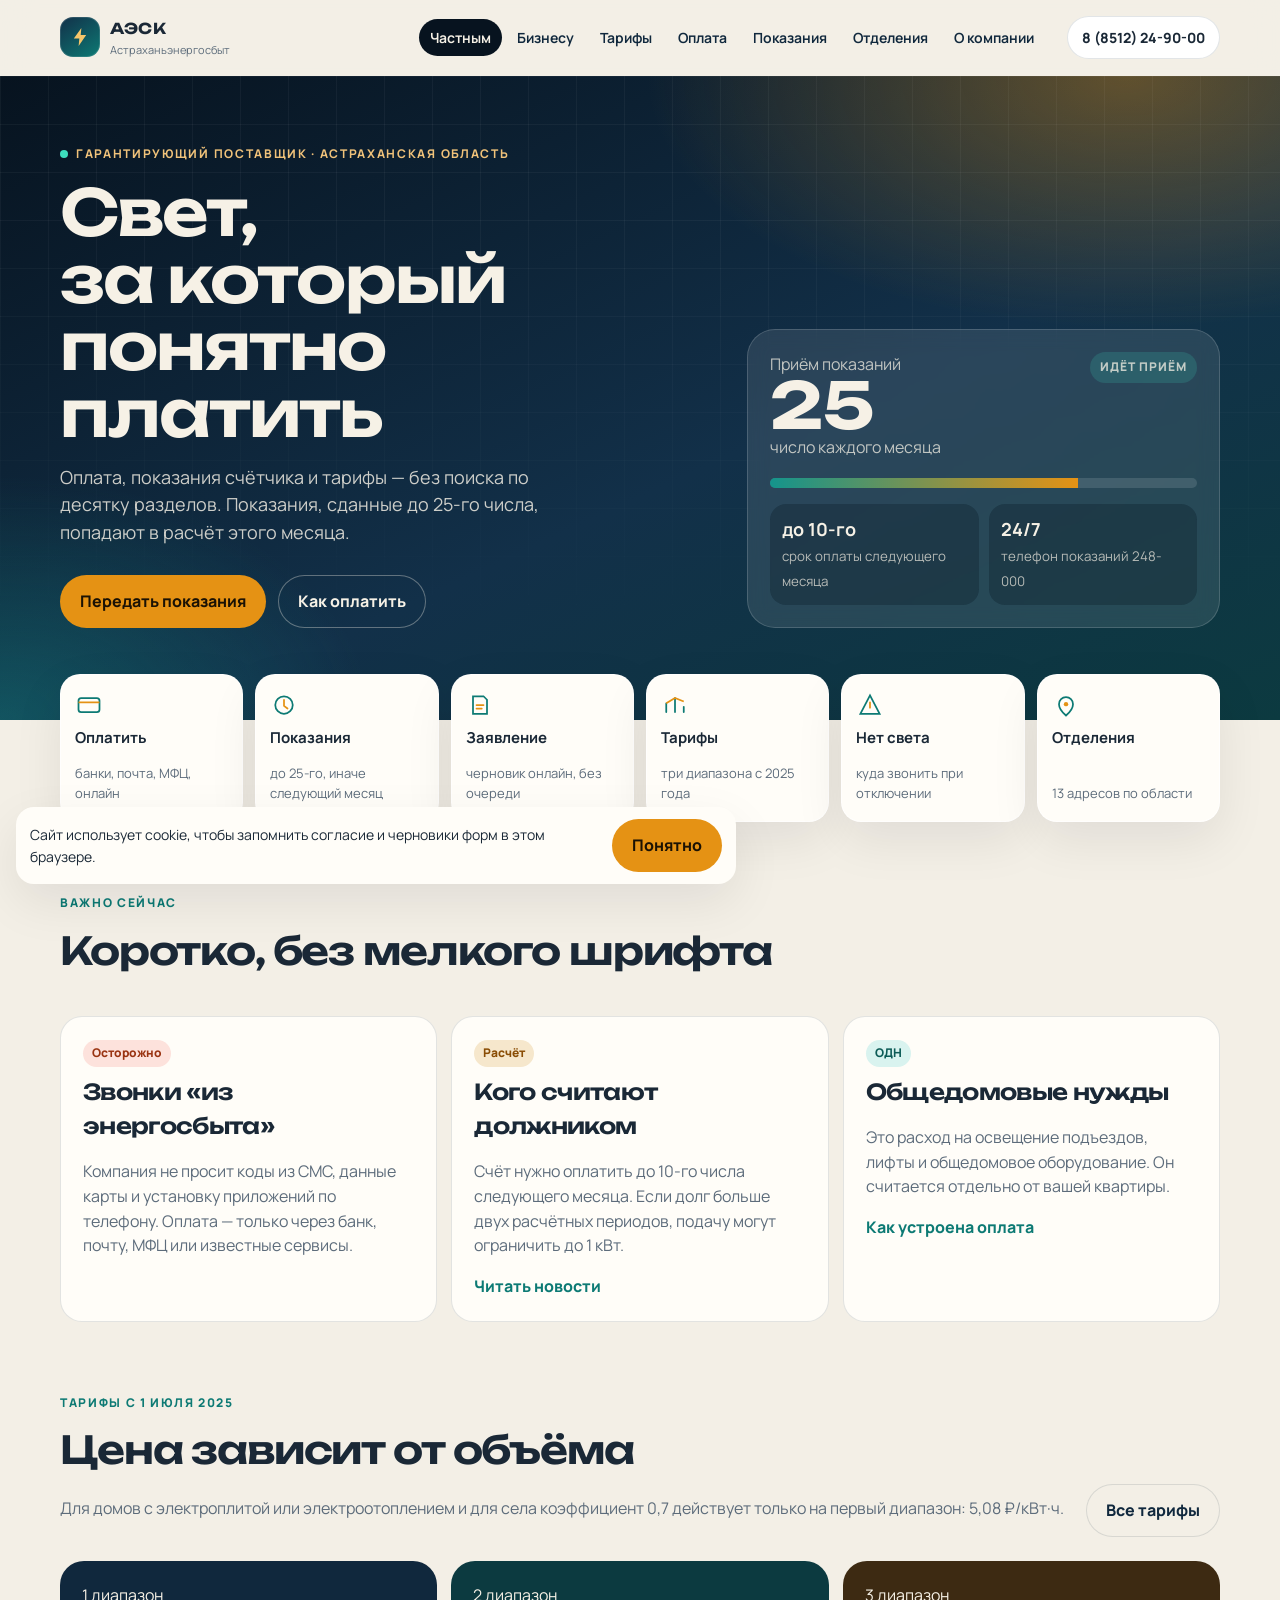
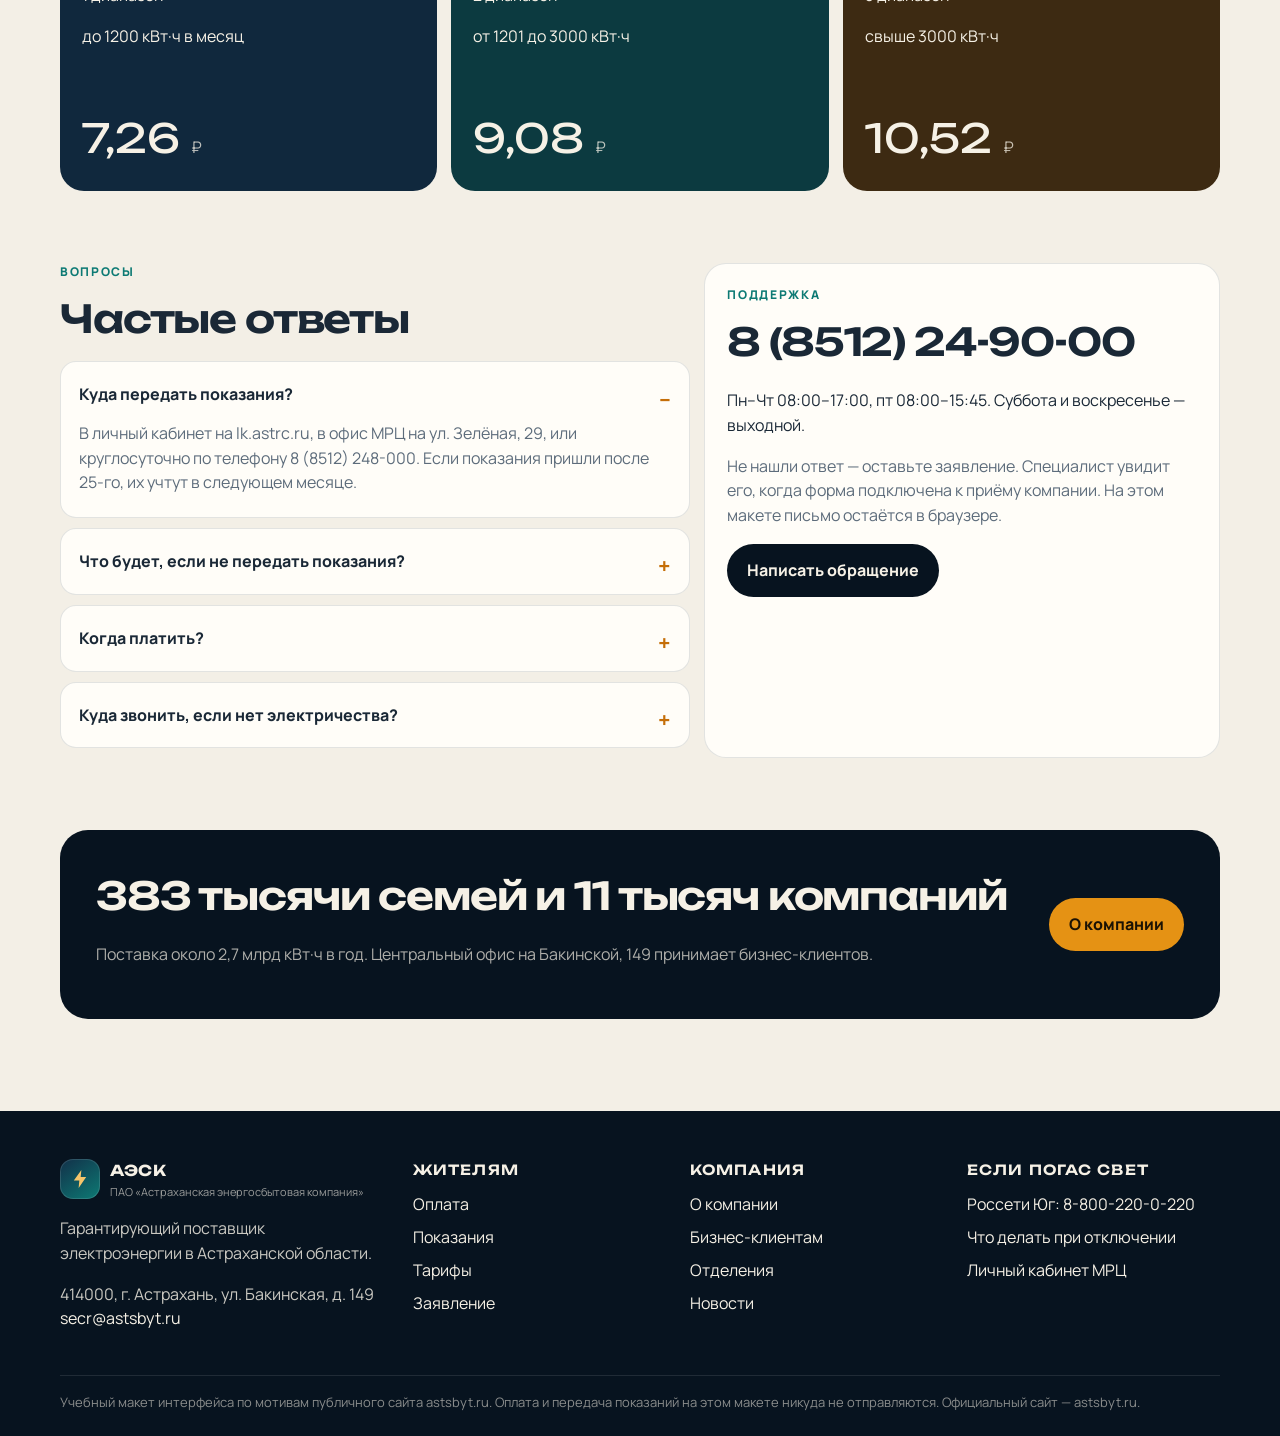
==== index.html @ f68e724e "Add a clearer redesign of the AESK public site. Keep the same resident and business flows in a simpl" ====
<!DOCTYPE html>
<html lang="ru">
<head>
  <meta charset="UTF-8">
  <meta name="viewport" content="width=device-width, initial-scale=1">
  <title>АЭСК — Астраханская энергосбытовая компания</title>
  <meta name="description" content="Оплата электроэнергии, передача показаний и тарифы гарантирующего поставщика Астраханской области.">
  <link rel="preconnect" href="https://fonts.googleapis.com">
  <link rel="preconnect" href="https://fonts.gstatic.com" crossorigin>
  <link href="https://fonts.googleapis.com/css2?family=Manrope:wght@400;500;600;700;800&family=Unbounded:wght@500;600;700&display=swap" rel="stylesheet">
  <link rel="stylesheet" href="css/style.css">
</head>
<body data-page="home">
  <header id="site-header"></header>
  <section class="hero">
    <div class="wrap hero-grid">
      <div>
        <div class="eyebrow"><i></i> Гарантирующий поставщик · Астраханская область</div>
        <h1>Свет, за&nbsp;который<br>понятно платить</h1>
        <p class="lead">Оплата, показания счётчика и тарифы — без поиска по десятку разделов. Показания, сданные до 25-го числа, попадают в расчёт этого месяца.</p>
        <div class="btn-row">
          <a class="btn" href="readings.html">Передать показания</a>
          <a class="btn ghost" href="payment.html">Как оплатить</a>
        </div>
      </div>
      <aside class="deadline">
        <div class="deadline-top">
          <div>
            <span>Приём показаний</span>
            <b>25</b>
            <span>число каждого месяца</span>
          </div>
          <span class="pill">идёт приём</span>
        </div>
        <div class="meter" aria-hidden="true"><i></i></div>
        <div class="deadline-meta">
          <div><strong>до 10-го</strong><small>срок оплаты следующего месяца</small></div>
          <div><strong>24/7</strong><small>телефон показаний 248-000</small></div>
        </div>
      </aside>
    </div>
  </section>

  <div class="wrap">
    <nav class="actions" aria-label="Быстрые действия">
      <a class="action" href="payment.html"><svg viewBox="0 0 32 32" fill="none"><rect x="4" y="8" width="24" height="16" rx="3" stroke="#0d7a74" stroke-width="2"/><path d="M4 13h24" stroke="#e59214" stroke-width="2"/></svg><strong>Оплатить</strong><em>банки, почта, МФЦ, онлайн</em></a>
      <a class="action" href="readings.html"><svg viewBox="0 0 32 32" fill="none"><circle cx="16" cy="16" r="10" stroke="#0d7a74" stroke-width="2"/><path d="M16 10v7l4 3" stroke="#e59214" stroke-width="2" stroke-linecap="round"/></svg><strong>Показания</strong><em>до 25-го, иначе следующий месяц</em></a>
      <a class="action" href="apply.html"><svg viewBox="0 0 32 32" fill="none"><path d="M8 6h12l4 4v16H8V6Z" stroke="#0d7a74" stroke-width="2"/><path d="M12 16h8M12 20h6" stroke="#e59214" stroke-width="2" stroke-linecap="round"/></svg><strong>Заявление</strong><em>черновик онлайн, без очереди</em></a>
      <a class="action" href="tariffs.html"><svg viewBox="0 0 32 32" fill="none"><path d="M6 24V14M16 24V8M26 24v-6" stroke="#0d7a74" stroke-width="2" stroke-linecap="round"/><path d="M6 14l10-6 10 4" stroke="#e59214" stroke-width="2"/></svg><strong>Тарифы</strong><em>три диапазона с 2025 года</em></a>
      <a class="action" href="news.html#outage"><svg viewBox="0 0 32 32" fill="none"><path d="M16 5 5 26h22L16 5Z" stroke="#0d7a74" stroke-width="2"/><path d="M16 13v6" stroke="#e59214" stroke-width="2" stroke-linecap="round"/></svg><strong>Нет света</strong><em>куда звонить при отключении</em></a>
      <a class="action" href="offices.html"><svg viewBox="0 0 32 32" fill="none"><path d="M16 28s8-7 8-13a8 8 0 1 0-16 0c0 6 8 13 8 13Z" stroke="#0d7a74" stroke-width="2"/><circle cx="16" cy="15" r="2.5" fill="#e59214"/></svg><strong>Отделения</strong><em>13 адресов по области</em></a>
    </nav>
  </div>

  <section class="section">
    <div class="wrap">
      <div class="section-head">
        <div>
          <div class="kicker">Важно сейчас</div>
          <h2>Коротко, без мелкого шрифта</h2>
        </div>
      </div>
      <div class="cards-3">
        <article class="card">
          <span class="tag alert">Осторожно</span>
          <h3>Звонки «из энергосбыта»</h3>
          <p class="muted">Компания не просит коды из СМС, данные карты и установку приложений по телефону. Оплата — только через банк, почту, МФЦ или известные сервисы.</p>
        </article>
        <article class="card">
          <span class="tag">Расчёт</span>
          <h3>Кого считают должником</h3>
          <p class="muted">Счёт нужно оплатить до 10-го числа следующего месяца. Если долг больше двух расчётных периодов, подачу могут ограничить до 1 кВт.</p>
          <a class="more" href="news.html">Читать новости</a>
        </article>
        <article class="card">
          <span class="tag ok">ОДН</span>
          <h3>Общедомовые нужды</h3>
          <p class="muted">Это расход на освещение подъездов, лифты и общедомовое оборудование. Он считается отдельно от вашей квартиры.</p>
          <a class="more" href="payment.html#faq">Как устроена оплата</a>
        </article>
      </div>
    </div>
  </section>

  <section class="section" style="padding-top:0">
    <div class="wrap">
      <div class="section-head">
        <div>
          <div class="kicker">Тарифы с 1 июля 2025</div>
          <h2>Цена зависит от объёма</h2>
          <p class="muted">Для домов с электроплитой или электроотоплением и для села коэффициент 0,7 действует только на первый диапазон: 5,08 ₽/кВт·ч.</p>
        </div>
        <a class="btn line" href="tariffs.html">Все тарифы</a>
      </div>
      <div class="ranges">
        <article class="range"><span>1 диапазон</span><p>до 1200 кВт·ч в месяц</p><div class="price">7,26 <small>₽</small></div></article>
        <article class="range"><span>2 диапазон</span><p>от 1201 до 3000 кВт·ч</p><div class="price">9,08 <small>₽</small></div></article>
        <article class="range"><span>3 диапазон</span><p>свыше 3000 кВт·ч</p><div class="price">10,52 <small>₽</small></div></article>
      </div>
    </div>
  </section>

  <section class="section" style="padding-top:0">
    <div class="wrap cards-2">
      <div>
        <div class="kicker">Вопросы</div>
        <h2>Частые ответы</h2>
        <div class="faq">
          <details open>
            <summary>Куда передать показания?</summary>
            <p>В личный кабинет на lk.astrc.ru, в офис МРЦ на ул. Зелёная, 29, или круглосуточно по телефону 8 (8512) 248-000. Если показания пришли после 25-го, их учтут в следующем месяце.</p>
          </details>
          <details>
            <summary>Что будет, если не передать показания?</summary>
            <p>Начисление посчитают по среднему расходу за последние шесть месяцев.</p>
          </details>
          <details>
            <summary>Когда платить?</summary>
            <p>До 10-го числа месяца, следующего за расчётным. Счёт за май оплачивают до 10 июня.</p>
          </details>
          <details>
            <summary>Куда звонить, если нет электричества?</summary>
            <p>В аварийную службу сетевой организации — филиал «Россети Юг» — «Астраханьэнерго», 8-800-220-0-220. Энергосбыт выставляет счёт, сети отвечают за провода.</p>
          </details>
        </div>
      </div>
      <aside class="card">
        <div class="kicker">Поддержка</div>
        <h2>8 (8512) 24-90-00</h2>
        <p>Пн–Чт 08:00–17:00, пт 08:00–15:45. Суббота и воскресенье — выходной.</p>
        <p class="muted">Не нашли ответ — оставьте заявление. Специалист увидит его, когда форма подключена к приёму компании. На этом макете письмо остаётся в браузере.</p>
        <a class="btn dark" href="apply.html">Написать обращение</a>
      </aside>
    </div>
  </section>

  <section class="section" style="padding-top:0">
    <div class="wrap">
      <div class="band">
        <div>
          <h2>383 тысячи семей и 11 тысяч компаний</h2>
          <p class="muted" style="color:rgba(246,241,230,.7)">Поставка около 2,7 млрд кВт·ч в год. Центральный офис на Бакинской, 149 принимает бизнес-клиентов.</p>
        </div>
        <a class="btn" href="about.html">О компании</a>
      </div>
    </div>
  </section>
  <footer id="site-footer"></footer>
  <script src="js/main.js"></script>
</body>
</html>
---- css/style.css ----
:root {
  --ink: #07131f;
  --navy: #10283d;
  --deep: #0c3a40;
  --paper: #f3efe6;
  --paper-2: #e7e1d4;
  --card: #fffdf8;
  --amber: #e59214;
  --amber-2: #c56e08;
  --teal: #0d7a74;
  --teal-2: #14948c;
  --text: #1a2836;
  --muted: #5d6c7b;
  --line: rgba(16, 40, 61, 0.12);
  --shadow: 0 18px 50px rgba(7, 19, 31, 0.08);
  --radius: 22px;
  --header: 76px;
  --font: "Manrope", "Segoe UI", sans-serif;
  --display: "Unbounded", "Manrope", sans-serif;
}

* { box-sizing: border-box; }
html { scroll-behavior: smooth; }
body {
  margin: 0;
  font-family: var(--font);
  color: var(--text);
  background: var(--paper);
  line-height: 1.55;
}
img { max-width: 100%; display: block; }
a { color: inherit; }
button, input, select, textarea { font: inherit; color: inherit; }
button { cursor: pointer; }

.wrap {
  width: min(1160px, calc(100% - 40px));
  margin: 0 auto;
}

.site-header {
  position: sticky;
  top: 0;
  z-index: 40;
  height: var(--header);
  display: flex;
  align-items: center;
  background: rgba(243, 239, 230, 0.86);
  backdrop-filter: blur(16px);
  border-bottom: 1px solid transparent;
}
.site-header.scrolled { border-bottom-color: var(--line); }
.header-inner {
  display: flex;
  align-items: center;
  gap: 22px;
  width: min(1160px, calc(100% - 40px));
  margin: 0 auto;
}
.logo {
  display: flex;
  align-items: center;
  gap: 10px;
  text-decoration: none;
  flex: 0 0 auto;
}
.logo-mark {
  width: 40px;
  height: 40px;
  border-radius: 13px;
  background: linear-gradient(145deg, #123049, #0d7a74);
  display: grid;
  place-items: center;
  box-shadow: inset 0 0 0 1px rgba(255,255,255,.12);
}
.logo-mark svg { width: 22px; height: 22px; }
.logo strong {
  display: block;
  font-family: var(--display);
  font-size: 15px;
  letter-spacing: 0.04em;
}
.logo small {
  display: block;
  color: var(--muted);
  font-size: 11px;
  margin-top: 1px;
}
.nav {
  display: flex;
  gap: 4px;
  margin-left: auto;
}
.nav a {
  text-decoration: none;
  font-size: 14px;
  font-weight: 650;
  padding: 8px 11px;
  border-radius: 999px;
  color: var(--navy);
}
.nav a:hover { background: rgba(16, 40, 61, 0.06); }
.nav a[aria-current="page"] {
  background: var(--ink);
  color: #f6f1e6;
}
.header-phone {
  text-decoration: none;
  font-weight: 750;
  font-size: 14px;
  white-space: nowrap;
  padding: 10px 14px;
  border-radius: 999px;
  background: #fff;
  border: 1px solid var(--line);
}
.menu-btn {
  display: none;
  margin-left: auto;
  width: 44px;
  height: 44px;
  border-radius: 12px;
  border: 1px solid var(--line);
  background: #fff;
}
.menu-btn span {
  display: block;
  height: 2px;
  margin: 5px 11px;
  background: var(--ink);
}

.hero {
  position: relative;
  color: #f6f1e6;
  background:
    radial-gradient(800px 420px at 88% 0%, rgba(229, 146, 20, 0.38), transparent 60%),
    radial-gradient(640px 420px at 0% 100%, rgba(20, 148, 140, 0.38), transparent 58%),
    linear-gradient(155deg, #07131f 0%, #123049 58%, #0c3a40 100%);
  overflow: hidden;
}
.hero::before {
  content: "";
  position: absolute;
  inset: 0;
  background-image: linear-gradient(rgba(255,255,255,.045) 1px, transparent 1px),
    linear-gradient(90deg, rgba(255,255,255,.045) 1px, transparent 1px);
  background-size: 48px 48px;
  mask-image: linear-gradient(180deg, #000 20%, transparent 90%);
}
.hero-grid {
  position: relative;
  display: grid;
  grid-template-columns: 1.15fr 0.85fr;
  gap: 48px;
  padding: 64px 0 92px;
  align-items: end;
}
.hero-grid > *,
.actions > *,
.cards-3 > *,
.cards-2 > *,
.ranges > *,
.pay-grid > *,
.offices > *,
.stats > *,
.people > *,
.foot-grid > *,
.form-row > *,
.deadline-meta > * {
  min-width: 0;
}
.eyebrow {
  display: inline-flex;
  align-items: center;
  gap: 8px;
  font-size: 12px;
  letter-spacing: 0.14em;
  text-transform: uppercase;
  font-weight: 750;
  color: #f0c27a;
}
.eyebrow i {
  width: 8px;
  height: 8px;
  border-radius: 50%;
  background: #3ddebe;
  display: inline-block;
}
h1, h2, h3 { font-family: var(--display); font-weight: 600; letter-spacing: -0.03em; }
.hero h1 {
  font-size: clamp(34px, 5vw, 64px);
  line-height: 1.05;
  margin: 14px 0 16px;
}
.lead { font-size: 18px; max-width: 520px; color: rgba(246, 241, 230, 0.82); margin: 0 0 28px; }
.btn-row { display: flex; flex-wrap: wrap; gap: 12px; }
.btn {
  display: inline-flex;
  align-items: center;
  justify-content: center;
  gap: 8px;
  text-decoration: none;
  border: 0;
  border-radius: 999px;
  padding: 14px 20px;
  font-weight: 750;
  background: var(--amber);
  color: #1b1204;
  transition: transform .15s ease, background .15s ease;
}
.btn:hover { transform: translateY(-1px); background: #f0a22a; }
.btn.ghost {
  background: transparent;
  color: #f6f1e6;
  box-shadow: inset 0 0 0 1px rgba(246, 241, 230, 0.35);
}
.btn.dark { background: var(--ink); color: #f6f1e6; }
.btn.line {
  background: transparent;
  color: var(--navy);
  box-shadow: inset 0 0 0 1px var(--line);
}
.btn:focus-visible, a:focus-visible, button:focus-visible, input:focus-visible, select:focus-visible, textarea:focus-visible {
  outline: 3px solid #e59214;
  outline-offset: 2px;
}

.deadline {
  background: rgba(255, 253, 248, 0.1);
  border: 1px solid rgba(255,255,255,.16);
  border-radius: 28px;
  padding: 22px;
  backdrop-filter: blur(10px);
}
.deadline-top {
  display: flex;
  justify-content: space-between;
  align-items: flex-start;
  gap: 12px;
}
.deadline b { font-family: var(--display); font-size: 64px; line-height: .9; display: block; }
.deadline span { color: rgba(246,241,230,.75); }
.pill {
  font-size: 12px;
  font-weight: 800;
  letter-spacing: .08em;
  text-transform: uppercase;
  background: rgba(61, 222, 190, .16);
  color: #b8fff2;
  border-radius: 999px;
  padding: 6px 10px;
}
.meter {
  margin-top: 18px;
  height: 10px;
  border-radius: 999px;
  background: rgba(255,255,255,.12);
  overflow: hidden;
}
.meter i {
  display: block;
  height: 100%;
  width: 72%;
  background: linear-gradient(90deg, #14948c, #e59214);
}
.deadline-meta {
  display: grid;
  grid-template-columns: 1fr 1fr;
  gap: 10px;
  margin-top: 16px;
}
.deadline-meta div {
  background: rgba(7, 19, 31, .28);
  border-radius: 16px;
  padding: 12px;
}
.deadline-meta strong { display: block; font-size: 18px; }
.deadline-meta small { color: rgba(246,241,230,.7); }

.actions {
  margin-top: -46px;
  position: relative;
  z-index: 2;
  display: grid;
  grid-template-columns: repeat(6, 1fr);
  gap: 12px;
}
.action {
  background: var(--card);
  border-radius: 20px;
  padding: 16px 14px 18px;
  text-decoration: none;
  box-shadow: var(--shadow);
  border: 1px solid rgba(255,255,255,.7);
  min-height: 148px;
  display: flex;
  flex-direction: column;
  gap: 10px;
}
.action:hover { transform: translateY(-3px); }
.action svg { width: 28px; height: 28px; }
.action strong { font-size: 15px; line-height: 1.25; }
.action em { font-style: normal; color: var(--muted); font-size: 13px; margin-top: auto; }

.section { padding: 72px 0; }
.section h2 { font-size: clamp(28px, 3vw, 42px); margin: 8px 0 12px; }
.kicker {
  color: var(--teal);
  font-weight: 800;
  font-size: 12px;
  letter-spacing: .14em;
  text-transform: uppercase;
}
.section-head {
  display: flex;
  justify-content: space-between;
  align-items: flex-end;
  gap: 20px;
  margin-bottom: 24px;
}
.muted { color: var(--muted); }

.cards-3, .cards-2 { display: grid; gap: 14px; }
.cards-3 { grid-template-columns: repeat(3, 1fr); }
.cards-2 { grid-template-columns: 1.1fr .9fr; }
.card {
  background: var(--card);
  border-radius: var(--radius);
  padding: 22px;
  border: 1px solid var(--line);
}
.card h3 { margin: 8px 0; font-size: 22px; }
.tag {
  display: inline-block;
  font-size: 12px;
  font-weight: 800;
  border-radius: 999px;
  padding: 4px 9px;
  background: #f6e7cc;
  color: #8a4d05;
}
.tag.alert { background: #fde2dc; color: #9a3412; }
.tag.ok { background: #d9f3ef; color: #0d5c57; }
.card a.more { color: var(--teal); font-weight: 750; text-decoration: none; }

.ranges { display: grid; grid-template-columns: repeat(3, 1fr); gap: 14px; }
.range {
  border-radius: 24px;
  padding: 22px;
  background: var(--navy);
  color: #f6f1e6;
  min-height: 230px;
  display: flex;
  flex-direction: column;
}
.range:nth-child(2) { background: var(--deep); }
.range:nth-child(3) { background: #3d2a12; }
.range .price {
  font-family: var(--display);
  font-size: 40px;
  margin-top: auto;
}
.range .price small { font-size: 16px; font-family: var(--font); opacity: .75; }

.faq details {
  background: var(--card);
  border-radius: 16px;
  border: 1px solid var(--line);
  padding: 6px 18px;
  margin-bottom: 10px;
}
.faq summary {
  cursor: pointer;
  font-weight: 750;
  padding: 14px 0;
  list-style: none;
}
.faq summary::-webkit-details-marker { display: none; }
.faq summary::after { content: "+"; float: right; color: var(--amber-2); font-size: 22px; }
.faq details[open] summary::after { content: "–"; }
.faq details p { margin-top: 0; color: var(--muted); }

.band {
  background: var(--ink);
  color: #f6f1e6;
  border-radius: 28px;
  padding: 36px;
  display: flex;
  justify-content: space-between;
  gap: 24px;
  align-items: center;
}
.band h2 { margin: 0 0 8px; }

.page-hero { padding: 42px 0 10px; }
.page-hero h1 { font-size: clamp(34px, 4vw, 54px); margin: 8px 0; }

.table-wrap { overflow-x: auto; border-radius: 20px; border: 1px solid var(--line); background: var(--card); }
table { width: 100%; border-collapse: collapse; min-width: 640px; }
th, td { text-align: left; padding: 14px 16px; border-bottom: 1px solid var(--line); vertical-align: top; }
th { font-size: 13px; letter-spacing: .04em; text-transform: uppercase; color: var(--muted); }
tr:last-child td { border-bottom: 0; }

.pay-grid { display: grid; grid-template-columns: repeat(3, 1fr); gap: 14px; }
.pay-card {
  background: var(--card);
  border: 1px solid var(--line);
  border-radius: 20px;
  padding: 20px;
  text-decoration: none;
  min-height: 160px;
  display: flex;
  flex-direction: column;
}
.pay-card strong { font-size: 18px; }
.pay-card span { color: var(--muted); margin-top: auto; }

form.panel {
  background: var(--card);
  border: 1px solid var(--line);
  border-radius: 24px;
  padding: 24px;
  display: grid;
  gap: 14px;
}
label { display: grid; gap: 6px; font-weight: 700; font-size: 14px; }
input, select, textarea {
  border: 1px solid var(--line);
  background: #fff;
  border-radius: 12px;
  padding: 12px 14px;
}
textarea { min-height: 120px; resize: vertical; }
.form-row { display: grid; grid-template-columns: 1fr 1fr; gap: 14px; }
.note {
  background: #fff6e6;
  border-radius: 16px;
  padding: 14px 16px;
  color: #6b4a16;
  font-size: 14px;
}
.success {
  display: none;
  background: #e7f7f4;
  border-radius: 16px;
  padding: 16px;
  color: #0d5c57;
}
.error { color: #9a3412; font-size: 13px; font-weight: 650; }

.search {
  width: 100%;
  margin-bottom: 16px;
  border-radius: 14px;
  border: 1px solid var(--line);
  padding: 14px 16px;
  background: #fff;
}
.offices { display: grid; grid-template-columns: 1fr 1fr; gap: 12px; }
.office {
  background: var(--card);
  border: 1px solid var(--line);
  border-radius: 18px;
  padding: 18px;
}
.office h3 { margin: 0 0 6px; font-size: 18px; }
.office p { margin: 4px 0; color: var(--muted); font-size: 14px; }

.stats { display: grid; grid-template-columns: repeat(3, 1fr); gap: 12px; }
.stat {
  background: var(--card);
  border-radius: 20px;
  padding: 20px;
  border: 1px solid var(--line);
}
.stat b { font-family: var(--display); font-size: 32px; display: block; }

.people { display: grid; grid-template-columns: 1fr 1fr; gap: 12px; }
.person { background: var(--card); border: 1px solid var(--line); border-radius: 16px; padding: 16px; }
.person strong { display: block; }
.person span { color: var(--muted); font-size: 14px; }

.news-list { display: grid; gap: 12px; }
.news-item {
  display: grid;
  grid-template-columns: 110px 1fr;
  gap: 16px;
  background: var(--card);
  border: 1px solid var(--line);
  border-radius: 18px;
  padding: 16px;
  text-decoration: none;
}
.date-box {
  background: var(--paper-2);
  border-radius: 14px;
  display: grid;
  place-items: center;
  text-align: center;
  font-weight: 800;
  min-height: 84px;
}
.article { max-width: 760px; }
.article p { font-size: 17px; }

.site-footer {
  background: #07131f;
  color: rgba(246, 241, 230, .82);
  padding: 48px 0 24px;
  margin-top: 20px;
}
.foot-grid {
  display: grid;
  grid-template-columns: 1.3fr 1fr 1fr 1fr;
  gap: 24px;
}
.site-footer a { color: #f6f1e6; text-decoration: none; }
.site-footer .logo small { color: rgba(246, 241, 230, 0.62); }
.site-footer a:hover { color: #f0c27a; }
.site-footer h3 { color: #f6f1e6; font-size: 14px; margin: 0 0 12px; letter-spacing: .08em; text-transform: uppercase; }
.site-footer ul { list-style: none; margin: 0; padding: 0; display: grid; gap: 8px; }
.legal {
  margin-top: 28px;
  padding-top: 16px;
  border-top: 1px solid rgba(255,255,255,.1);
  font-size: 13px;
  color: rgba(246,241,230,.55);
}

.cookie {
  position: fixed;
  left: 16px;
  right: 16px;
  bottom: 16px;
  z-index: 50;
  background: #fffdf8;
  border-radius: 18px;
  box-shadow: var(--shadow);
  padding: 12px 14px;
  display: flex;
  gap: 12px;
  align-items: center;
  justify-content: space-between;
  max-width: 720px;
}
.cookie p { margin: 0; font-size: 14px; }

@media (max-width: 980px) {
  .nav, .header-phone { display: none; }
  .menu-btn { display: block; }
  .nav.open {
    display: flex;
    flex-direction: column;
    position: absolute;
    top: var(--header);
    left: 0;
    right: 0;
    background: #f3efe6;
    padding: 12px 20px 18px;
    border-bottom: 1px solid var(--line);
  }
  .hero-grid, .cards-3, .cards-2, .ranges, .pay-grid, .actions, .offices, .stats, .people, .foot-grid, .form-row {
    grid-template-columns: 1fr;
  }
  .actions { grid-template-columns: 1fr 1fr; }
  .band, .section-head, .cookie { flex-direction: column; align-items: flex-start; }
  .news-item { grid-template-columns: 1fr; }
}
@media (max-width: 640px) {
  .actions { grid-template-columns: 1fr; }
  .wrap { width: min(1160px, calc(100% - 28px)); }
  .hero-grid { padding-top: 28px; padding-bottom: 72px; }
  .hero h1 { font-size: 34px; max-width: none; }
  .lead { font-size: 16px; }
  .deadline b { font-size: 48px; }
  .deadline-meta { grid-template-columns: 1fr; }
  .eyebrow { letter-spacing: 0.08em; }
  .cookie { left: 10px; right: 10px; bottom: 10px; align-items: stretch; }
  .cookie .btn { width: 100%; }
}
@media (prefers-reduced-motion: reduce) {
  * { scroll-behavior: auto !important; transition: none !important; }
}
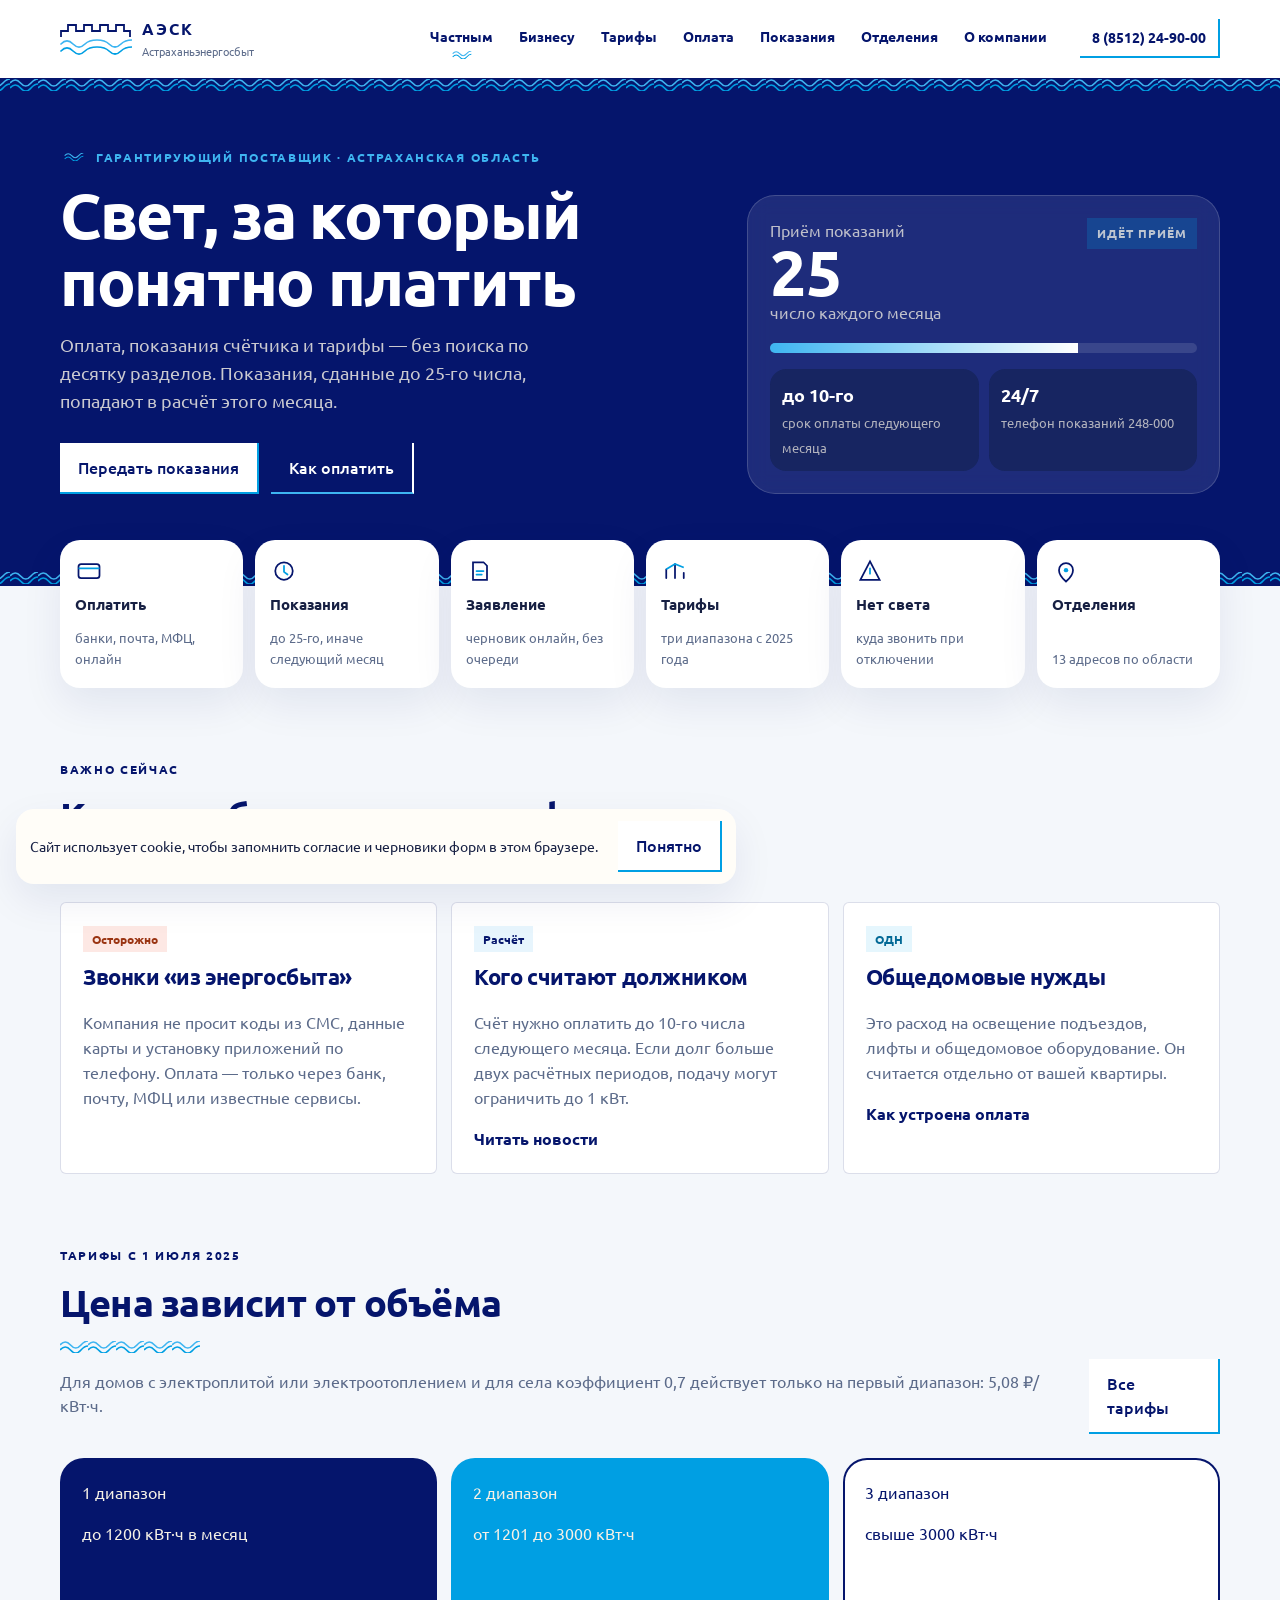
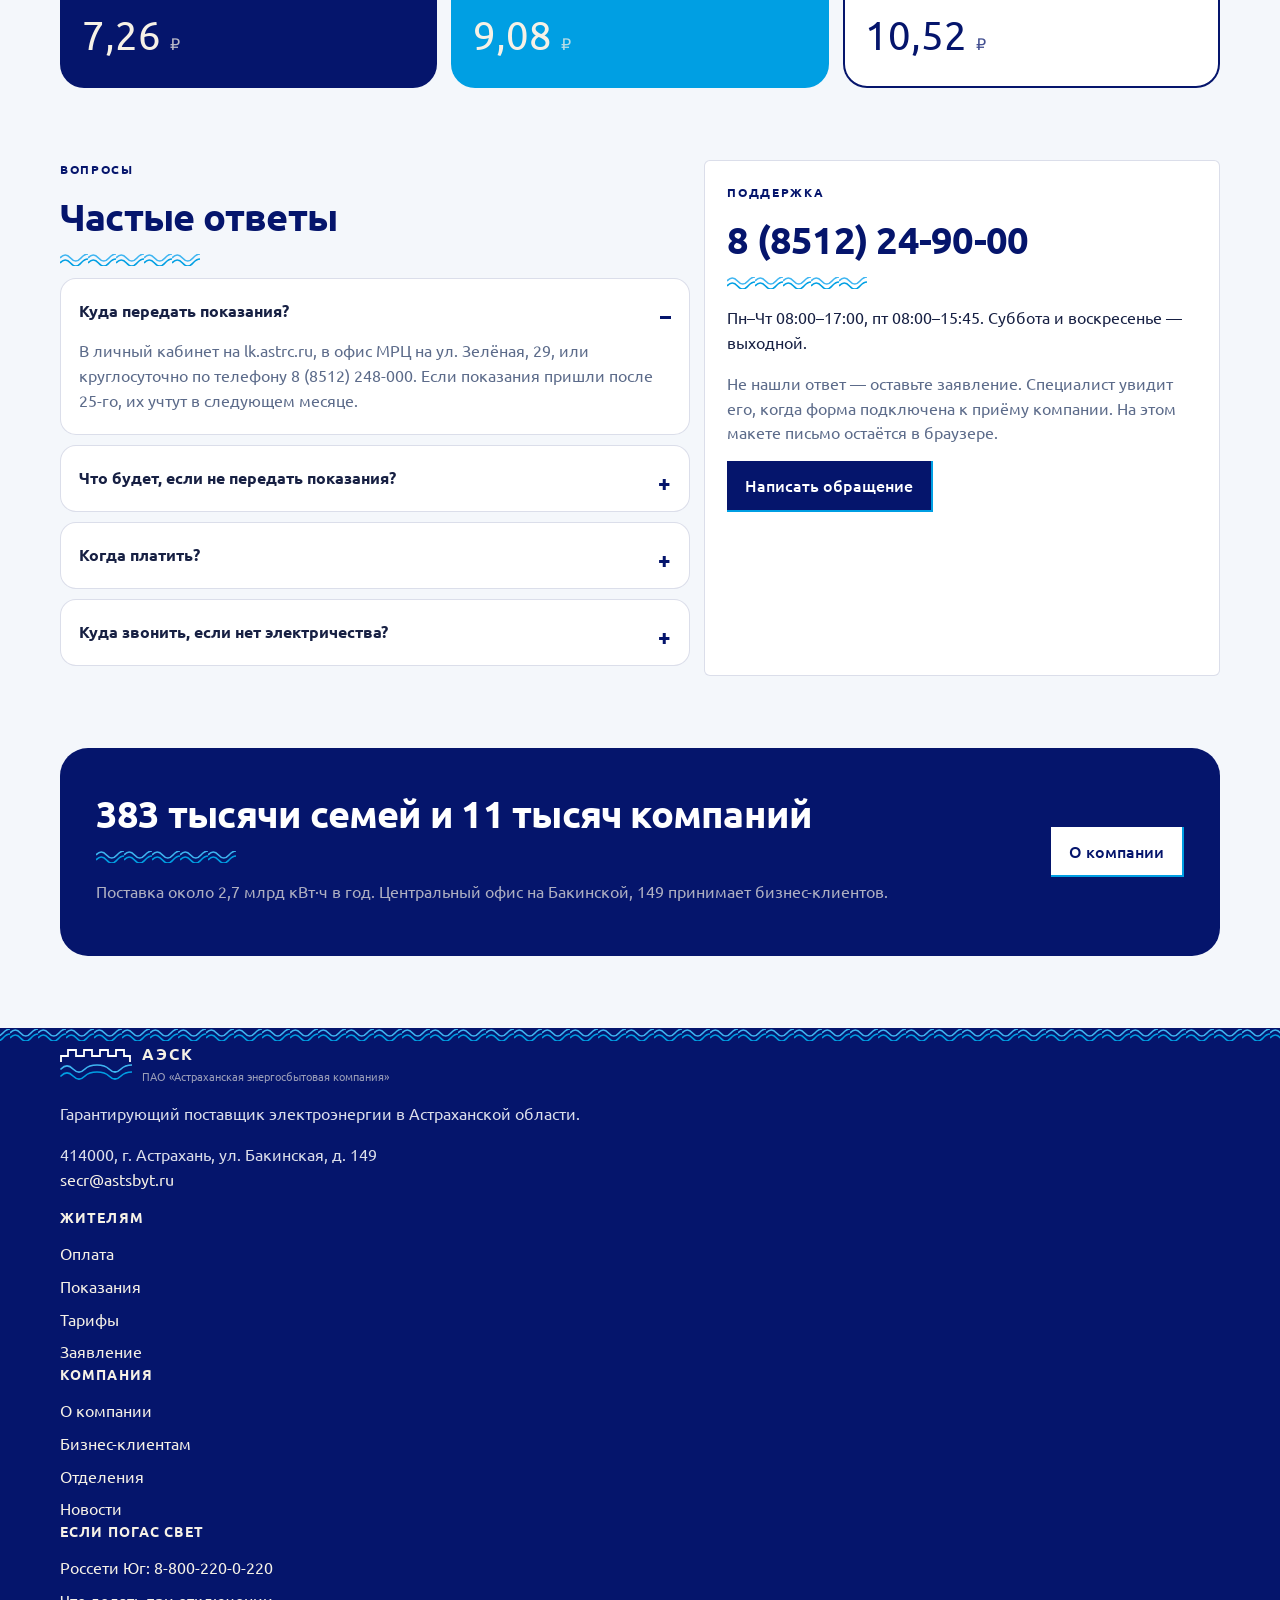
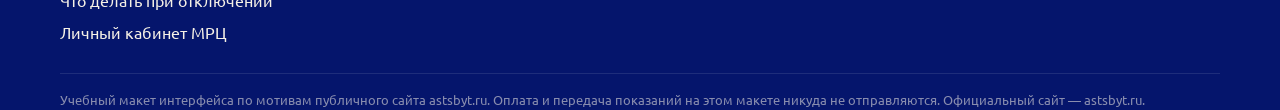
==== commit aa9f0194: "Restyle the site in the Astrakhan region brand. Use the oblast blue, azure, Ubuntu type, and the kre" ====
--- a/index.html
+++ b/index.html
@@ -7,7 +7,7 @@
   <meta name="description" content="Оплата электроэнергии, передача показаний и тарифы гарантирующего поставщика Астраханской области.">
   <link rel="preconnect" href="https://fonts.googleapis.com">
   <link rel="preconnect" href="https://fonts.gstatic.com" crossorigin>
-  <link href="https://fonts.googleapis.com/css2?family=Manrope:wght@400;500;600;700;800&family=Unbounded:wght@500;600;700&display=swap" rel="stylesheet">
+  <link href="https://fonts.googleapis.com/css2?family=Ubuntu:wght@300;400;500;700&display=swap" rel="stylesheet">
   <link rel="stylesheet" href="css/style.css">
 </head>
 <body data-page="home">
@@ -43,12 +43,12 @@
 
   <div class="wrap">
     <nav class="actions" aria-label="Быстрые действия">
-      <a class="action" href="payment.html"><svg viewBox="0 0 32 32" fill="none"><rect x="4" y="8" width="24" height="16" rx="3" stroke="#0d7a74" stroke-width="2"/><path d="M4 13h24" stroke="#e59214" stroke-width="2"/></svg><strong>Оплатить</strong><em>банки, почта, МФЦ, онлайн</em></a>
-      <a class="action" href="readings.html"><svg viewBox="0 0 32 32" fill="none"><circle cx="16" cy="16" r="10" stroke="#0d7a74" stroke-width="2"/><path d="M16 10v7l4 3" stroke="#e59214" stroke-width="2" stroke-linecap="round"/></svg><strong>Показания</strong><em>до 25-го, иначе следующий месяц</em></a>
-      <a class="action" href="apply.html"><svg viewBox="0 0 32 32" fill="none"><path d="M8 6h12l4 4v16H8V6Z" stroke="#0d7a74" stroke-width="2"/><path d="M12 16h8M12 20h6" stroke="#e59214" stroke-width="2" stroke-linecap="round"/></svg><strong>Заявление</strong><em>черновик онлайн, без очереди</em></a>
-      <a class="action" href="tariffs.html"><svg viewBox="0 0 32 32" fill="none"><path d="M6 24V14M16 24V8M26 24v-6" stroke="#0d7a74" stroke-width="2" stroke-linecap="round"/><path d="M6 14l10-6 10 4" stroke="#e59214" stroke-width="2"/></svg><strong>Тарифы</strong><em>три диапазона с 2025 года</em></a>
-      <a class="action" href="news.html#outage"><svg viewBox="0 0 32 32" fill="none"><path d="M16 5 5 26h22L16 5Z" stroke="#0d7a74" stroke-width="2"/><path d="M16 13v6" stroke="#e59214" stroke-width="2" stroke-linecap="round"/></svg><strong>Нет света</strong><em>куда звонить при отключении</em></a>
-      <a class="action" href="offices.html"><svg viewBox="0 0 32 32" fill="none"><path d="M16 28s8-7 8-13a8 8 0 1 0-16 0c0 6 8 13 8 13Z" stroke="#0d7a74" stroke-width="2"/><circle cx="16" cy="15" r="2.5" fill="#e59214"/></svg><strong>Отделения</strong><em>13 адресов по области</em></a>
+      <a class="action" href="payment.html"><svg viewBox="0 0 32 32" fill="none"><rect x="4" y="8" width="24" height="16" rx="3" stroke="#05156c" stroke-width="2"/><path d="M4 13h24" stroke="#009fe3" stroke-width="2"/></svg><strong>Оплатить</strong><em>банки, почта, МФЦ, онлайн</em></a>
+      <a class="action" href="readings.html"><svg viewBox="0 0 32 32" fill="none"><circle cx="16" cy="16" r="10" stroke="#05156c" stroke-width="2"/><path d="M16 10v7l4 3" stroke="#009fe3" stroke-width="2" stroke-linecap="round"/></svg><strong>Показания</strong><em>до 25-го, иначе следующий месяц</em></a>
+      <a class="action" href="apply.html"><svg viewBox="0 0 32 32" fill="none"><path d="M8 6h12l4 4v16H8V6Z" stroke="#05156c" stroke-width="2"/><path d="M12 16h8M12 20h6" stroke="#009fe3" stroke-width="2" stroke-linecap="round"/></svg><strong>Заявление</strong><em>черновик онлайн, без очереди</em></a>
+      <a class="action" href="tariffs.html"><svg viewBox="0 0 32 32" fill="none"><path d="M6 24V14M16 24V8M26 24v-6" stroke="#05156c" stroke-width="2" stroke-linecap="round"/><path d="M6 14l10-6 10 4" stroke="#009fe3" stroke-width="2"/></svg><strong>Тарифы</strong><em>три диапазона с 2025 года</em></a>
+      <a class="action" href="news.html#outage"><svg viewBox="0 0 32 32" fill="none"><path d="M16 5 5 26h22L16 5Z" stroke="#05156c" stroke-width="2"/><path d="M16 13v6" stroke="#009fe3" stroke-width="2" stroke-linecap="round"/></svg><strong>Нет света</strong><em>куда звонить при отключении</em></a>
+      <a class="action" href="offices.html"><svg viewBox="0 0 32 32" fill="none"><path d="M16 28s8-7 8-13a8 8 0 1 0-16 0c0 6 8 13 8 13Z" stroke="#05156c" stroke-width="2"/><circle cx="16" cy="15" r="2.5" fill="#009fe3"/></svg><strong>Отделения</strong><em>13 адресов по области</em></a>
     </nav>
   </div>
 
--- a/css/style.css
+++ b/css/style.css
@@ -1,22 +1,25 @@
 :root {
-  --ink: #07131f;
-  --navy: #10283d;
-  --deep: #0c3a40;
-  --paper: #f3efe6;
-  --paper-2: #e7e1d4;
-  --card: #fffdf8;
-  --amber: #e59214;
-  --amber-2: #c56e08;
-  --teal: #0d7a74;
-  --teal-2: #14948c;
-  --text: #1a2836;
-  --muted: #5d6c7b;
-  --line: rgba(16, 40, 61, 0.12);
-  --shadow: 0 18px 50px rgba(7, 19, 31, 0.08);
-  --radius: 22px;
-  --header: 76px;
-  --font: "Manrope", "Segoe UI", sans-serif;
-  --display: "Unbounded", "Manrope", sans-serif;
+  --ink: #05156c;
+  --navy: #05156c;
+  --deep: #009fe3;
+  --paper: #f4f7fb;
+  --paper-2: #e3eef8;
+  --card: #ffffff;
+  --amber: #009fe3;
+  --amber-2: #05156c;
+  --teal: #05156c;
+  --teal-2: #3eb5f1;
+  --azure: #009fe3;
+  --azure-2: #3eb5f1;
+  --text: #172043;
+  --muted: #5c6b8a;
+  --line: rgba(5, 21, 108, 0.14);
+  --shadow: 0 16px 40px rgba(5, 21, 108, 0.08);
+  --radius: 6px;
+  --header: 78px;
+  --font: "Ubuntu", "Segoe UI", sans-serif;
+  --display: "Ubuntu", "Segoe UI", sans-serif;
+  --wave: url("data:image/svg+xml,%3Csvg xmlns='http://www.w3.org/2000/svg' width='28' height='12' viewBox='0 0 28 12'%3E%3Cpath d='M0 4c3.5-4 7-4 10.5 0S17.5 8 21 4s7-4 7-4' fill='none' stroke='%233eb5f1' stroke-width='1.6'/%3E%3Cpath d='M0 9c3.5-4 7-4 10.5 0S17.5 13 21 9s7-4 7-4' fill='none' stroke='%23009fe3' stroke-width='1.6'/%3E%3C/svg%3E");
 }
 
 * { box-sizing: border-box; }
@@ -45,7 +48,7 @@
   height: var(--header);
   display: flex;
   align-items: center;
-  background: rgba(243, 239, 230, 0.86);
+  background: rgba(255, 255, 255, 0.94);
   backdrop-filter: blur(16px);
   border-bottom: 1px solid transparent;
 }
@@ -65,20 +68,20 @@
   flex: 0 0 auto;
 }
 .logo-mark {
-  width: 40px;
-  height: 40px;
-  border-radius: 13px;
-  background: linear-gradient(145deg, #123049, #0d7a74);
+  width: 72px;
+  height: 32px;
   display: grid;
   place-items: center;
-  box-shadow: inset 0 0 0 1px rgba(255,255,255,.12);
-}
-.logo-mark svg { width: 22px; height: 22px; }
+  color: var(--ink);
+}
+.logo-mark svg { width: 72px; height: 32px; }
 .logo strong {
   display: block;
   font-family: var(--display);
-  font-size: 15px;
-  letter-spacing: 0.04em;
+  font-size: 16px;
+  font-weight: 700;
+  letter-spacing: 0.12em;
+  color: var(--ink);
 }
 .logo small {
   display: block;
@@ -99,20 +102,25 @@
   border-radius: 999px;
   color: var(--navy);
 }
-.nav a:hover { background: rgba(16, 40, 61, 0.06); }
+.nav a:hover { color: var(--azure); }
 .nav a[aria-current="page"] {
-  background: var(--ink);
-  color: #f6f1e6;
+  color: var(--ink);
+  border-radius: 0;
+  background: var(--wave) center bottom / 28px 8px no-repeat;
+  padding-bottom: 12px;
 }
 .header-phone {
   text-decoration: none;
-  font-weight: 750;
+  font-weight: 700;
   font-size: 14px;
   white-space: nowrap;
-  padding: 10px 14px;
-  border-radius: 999px;
+  padding: 8px 12px;
+  border-radius: 0;
   background: #fff;
-  border: 1px solid var(--line);
+  color: var(--ink);
+  border: 0;
+  border-right: 2px solid var(--azure);
+  border-bottom: 2px solid var(--azure);
 }
 .menu-btn {
   display: none;
@@ -132,21 +140,27 @@
 
 .hero {
   position: relative;
-  color: #f6f1e6;
-  background:
-    radial-gradient(800px 420px at 88% 0%, rgba(229, 146, 20, 0.38), transparent 60%),
-    radial-gradient(640px 420px at 0% 100%, rgba(20, 148, 140, 0.38), transparent 58%),
-    linear-gradient(155deg, #07131f 0%, #123049 58%, #0c3a40 100%);
+  color: #fff;
+  background: #05156c;
   overflow: hidden;
 }
 .hero::before {
   content: "";
   position: absolute;
-  inset: 0;
-  background-image: linear-gradient(rgba(255,255,255,.045) 1px, transparent 1px),
-    linear-gradient(90deg, rgba(255,255,255,.045) 1px, transparent 1px);
-  background-size: 48px 48px;
-  mask-image: linear-gradient(180deg, #000 20%, transparent 90%);
+  left: 0;
+  right: 0;
+  top: 0;
+  height: 14px;
+  background: var(--wave) center / 28px 12px repeat-x;
+}
+.hero::after {
+  content: "";
+  position: absolute;
+  left: 0;
+  right: 0;
+  bottom: 0;
+  height: 16px;
+  background: var(--wave) center / 28px 12px repeat-x;
 }
 .hero-grid {
   position: relative;
@@ -178,16 +192,17 @@
   letter-spacing: 0.14em;
   text-transform: uppercase;
   font-weight: 750;
-  color: #f0c27a;
+  color: var(--azure-2);
 }
 .eyebrow i {
-  width: 8px;
+  width: 28px;
   height: 8px;
-  border-radius: 50%;
-  background: #3ddebe;
+  border-radius: 0;
+  background: var(--wave) center / 28px 8px no-repeat;
   display: inline-block;
 }
-h1, h2, h3 { font-family: var(--display); font-weight: 600; letter-spacing: -0.03em; }
+h1, h2, h3 { font-family: var(--display); font-weight: 700; letter-spacing: -0.02em; color: var(--ink); }
+.hero h1, .hero h2, .hero h3 { color: #fff; }
 .hero h1 {
   font-size: clamp(34px, 5vw, 64px);
   line-height: 1.05;
@@ -202,27 +217,29 @@
   gap: 8px;
   text-decoration: none;
   border: 0;
-  border-radius: 999px;
-  padding: 14px 20px;
-  font-weight: 750;
-  background: var(--amber);
-  color: #1b1204;
+  border-right: 2px solid var(--azure);
+  border-bottom: 2px solid var(--azure);
+  border-radius: 0;
+  padding: 12px 18px;
+  font-weight: 500;
+  background: #fff;
+  color: var(--ink);
   transition: transform .15s ease, background .15s ease;
 }
-.btn:hover { transform: translateY(-1px); background: #f0a22a; }
+.btn:hover { transform: translate(-1px, -1px); background: #f3fbff; }
 .btn.ghost {
   background: transparent;
-  color: #f6f1e6;
-  box-shadow: inset 0 0 0 1px rgba(246, 241, 230, 0.35);
-}
-.btn.dark { background: var(--ink); color: #f6f1e6; }
+  color: #fff;
+  border-right-color: #fff;
+  border-bottom-color: var(--azure-2);
+}
+.btn.dark { background: var(--ink); color: #fff; }
 .btn.line {
-  background: transparent;
-  color: var(--navy);
-  box-shadow: inset 0 0 0 1px var(--line);
+  background: #fff;
+  color: var(--ink);
 }
 .btn:focus-visible, a:focus-visible, button:focus-visible, input:focus-visible, select:focus-visible, textarea:focus-visible {
-  outline: 3px solid #e59214;
+  outline: 3px solid #009fe3;
   outline-offset: 2px;
 }
 
@@ -246,9 +263,9 @@
   font-weight: 800;
   letter-spacing: .08em;
   text-transform: uppercase;
-  background: rgba(61, 222, 190, .16);
-  color: #b8fff2;
-  border-radius: 999px;
+  background: rgba(0, 159, 227, .22);
+  color: #d7f3ff;
+  border-radius: 0;
   padding: 6px 10px;
 }
 .meter {
@@ -262,7 +279,7 @@
   display: block;
   height: 100%;
   width: 72%;
-  background: linear-gradient(90deg, #14948c, #e59214);
+  background: linear-gradient(90deg, #3eb5f1, #fff);
 }
 .deadline-meta {
   display: grid;
@@ -337,11 +354,12 @@
   font-weight: 800;
   border-radius: 999px;
   padding: 4px 9px;
-  background: #f6e7cc;
-  color: #8a4d05;
-}
-.tag.alert { background: #fde2dc; color: #9a3412; }
-.tag.ok { background: #d9f3ef; color: #0d5c57; }
+  background: #e7f5fd;
+  color: #05156c;
+  border-radius: 0;
+}
+.tag.alert { background: #fde8e4; color: #9a3412; }
+.tag.ok { background: #e5f6fd; color: #036996; }
 .card a.more { color: var(--teal); font-weight: 750; text-decoration: none; }
 
 .ranges { display: grid; grid-template-columns: repeat(3, 1fr); gap: 14px; }
@@ -354,8 +372,8 @@
   display: flex;
   flex-direction: column;
 }
-.range:nth-child(2) { background: var(--deep); }
-.range:nth-child(3) { background: #3d2a12; }
+.range:nth-child(2) { background: #009fe3; }
+.range:nth-child(3) { background: #fff; color: #05156c; box-shadow: inset 0 0 0 2px #05156c; }
 .range .price {
   font-family: var(--display);
   font-size: 40px;
@@ -391,7 +409,16 @@
   gap: 24px;
   align-items: center;
 }
-.band h2 { margin: 0 0 8px; }
+.band h2 { margin: 0 0 8px; color: #fff; }
+.section h2::after,
+.page-hero h1::after {
+  content: "";
+  display: block;
+  width: 140px;
+  height: 12px;
+  margin-top: 8px;
+  background: var(--wave) left center / 28px 12px repeat-x;
+}
 
 .page-hero { padding: 42px 0 10px; }
 .page-hero h1 { font-size: clamp(34px, 4vw, 54px); margin: 8px 0; }
@@ -434,18 +461,20 @@
 textarea { min-height: 120px; resize: vertical; }
 .form-row { display: grid; grid-template-columns: 1fr 1fr; gap: 14px; }
 .note {
-  background: #fff6e6;
-  border-radius: 16px;
+  background: #e7f5fd;
+  border-radius: 0;
+  border-right: 2px solid var(--azure);
+  border-bottom: 2px solid var(--azure);
   padding: 14px 16px;
-  color: #6b4a16;
+  color: #05156c;
   font-size: 14px;
 }
 .success {
   display: none;
-  background: #e7f7f4;
-  border-radius: 16px;
+  background: #e7f5fd;
+  border-radius: 0;
   padding: 16px;
-  color: #0d5c57;
+  color: #05156c;
 }
 .error { color: #9a3412; font-size: 13px; font-weight: 650; }
 
@@ -505,8 +534,16 @@
 .article p { font-size: 17px; }
 
 .site-footer {
-  background: #07131f;
-  color: rgba(246, 241, 230, .82);
+  background: #05156c;
+  color: rgba(255, 255, 255, .86);
+  position: relative;
+}
+.site-footer::before {
+  content: "";
+  display: block;
+  height: 14px;
+  background: var(--wave) center / 28px 12px repeat-x;
+}
   padding: 48px 0 24px;
   margin-top: 20px;
 }
@@ -517,7 +554,9 @@
 }
 .site-footer a { color: #f6f1e6; text-decoration: none; }
 .site-footer .logo small { color: rgba(246, 241, 230, 0.62); }
-.site-footer a:hover { color: #f0c27a; }
+.site-footer a:hover { color: #3eb5f1; }
+.site-footer .logo-mark { color: #fff; }
+.site-footer .logo strong { color: #fff; }
 .site-footer h3 { color: #f6f1e6; font-size: 14px; margin: 0 0 12px; letter-spacing: .08em; text-transform: uppercase; }
 .site-footer ul { list-style: none; margin: 0; padding: 0; display: grid; gap: 8px; }
 .legal {
@@ -556,7 +595,7 @@
     top: var(--header);
     left: 0;
     right: 0;
-    background: #f3efe6;
+    background: #fff;
     padding: 12px 20px 18px;
     border-bottom: 1px solid var(--line);
   }
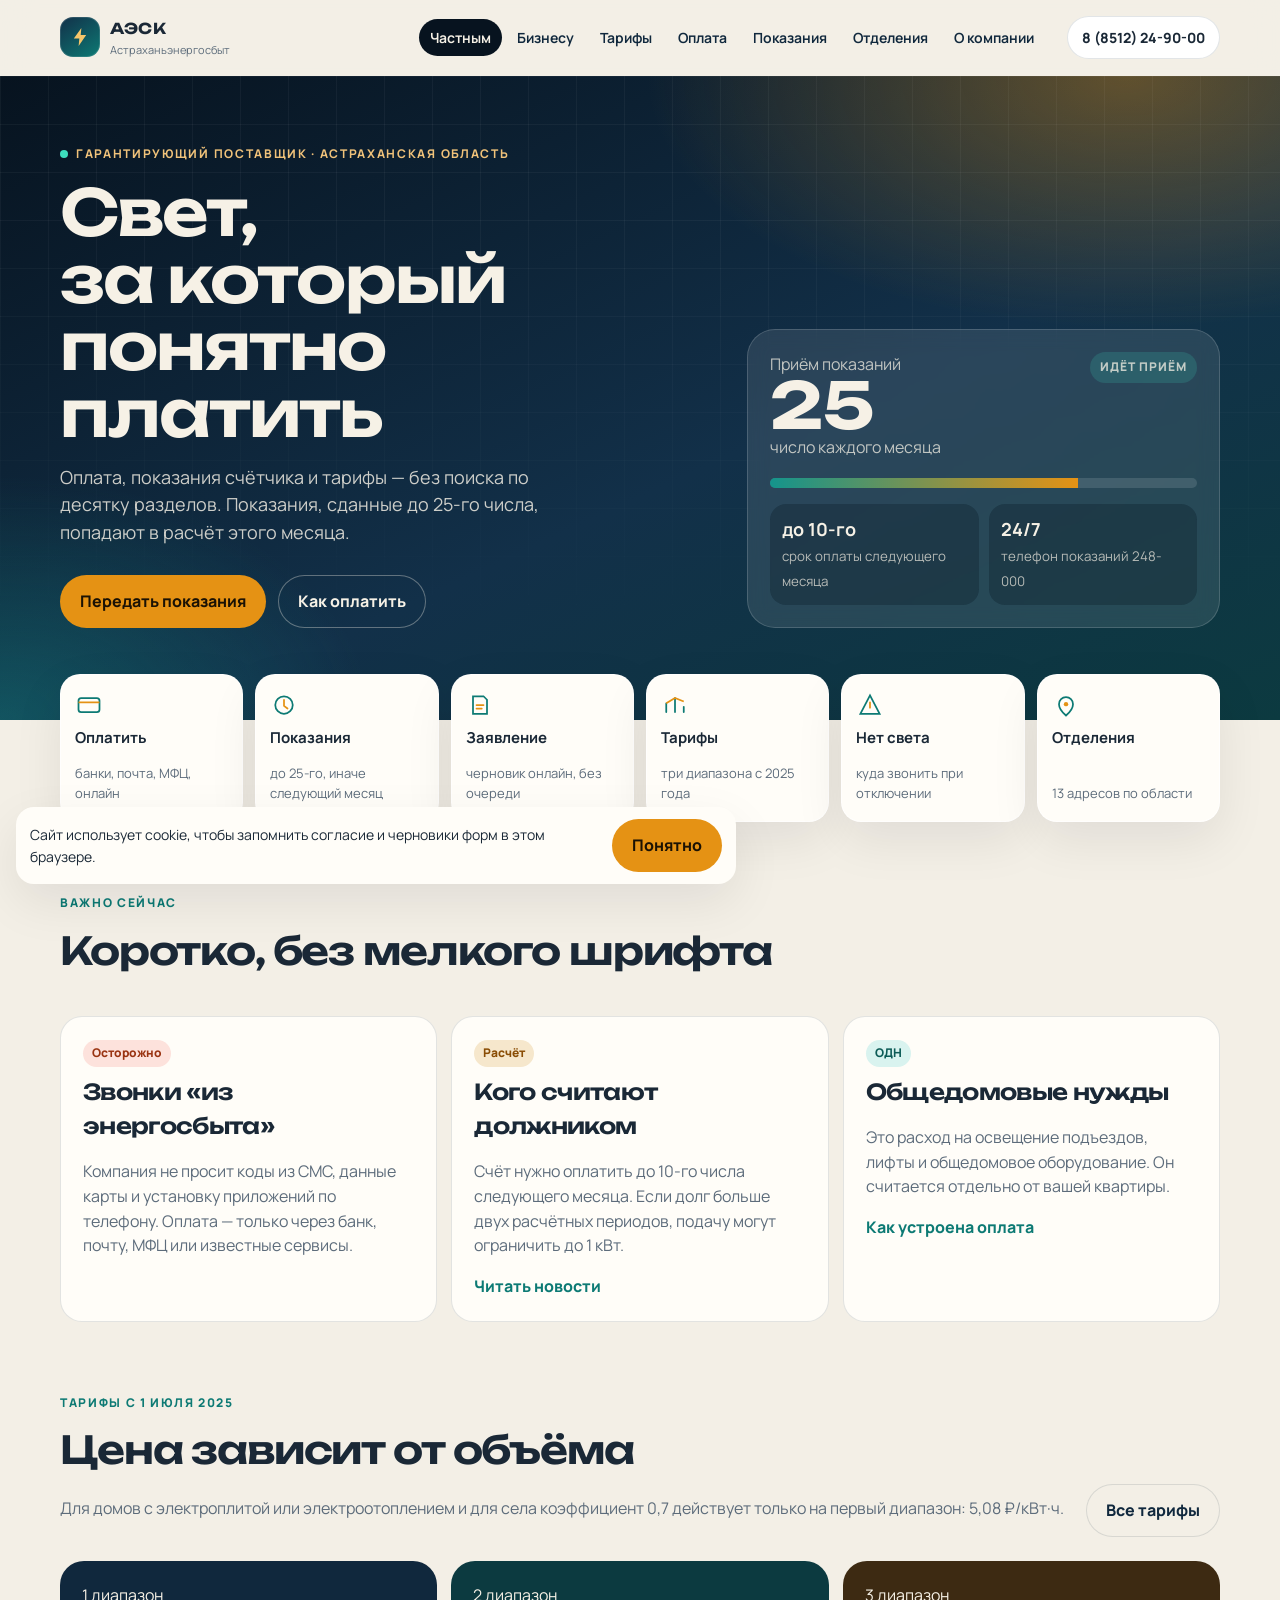
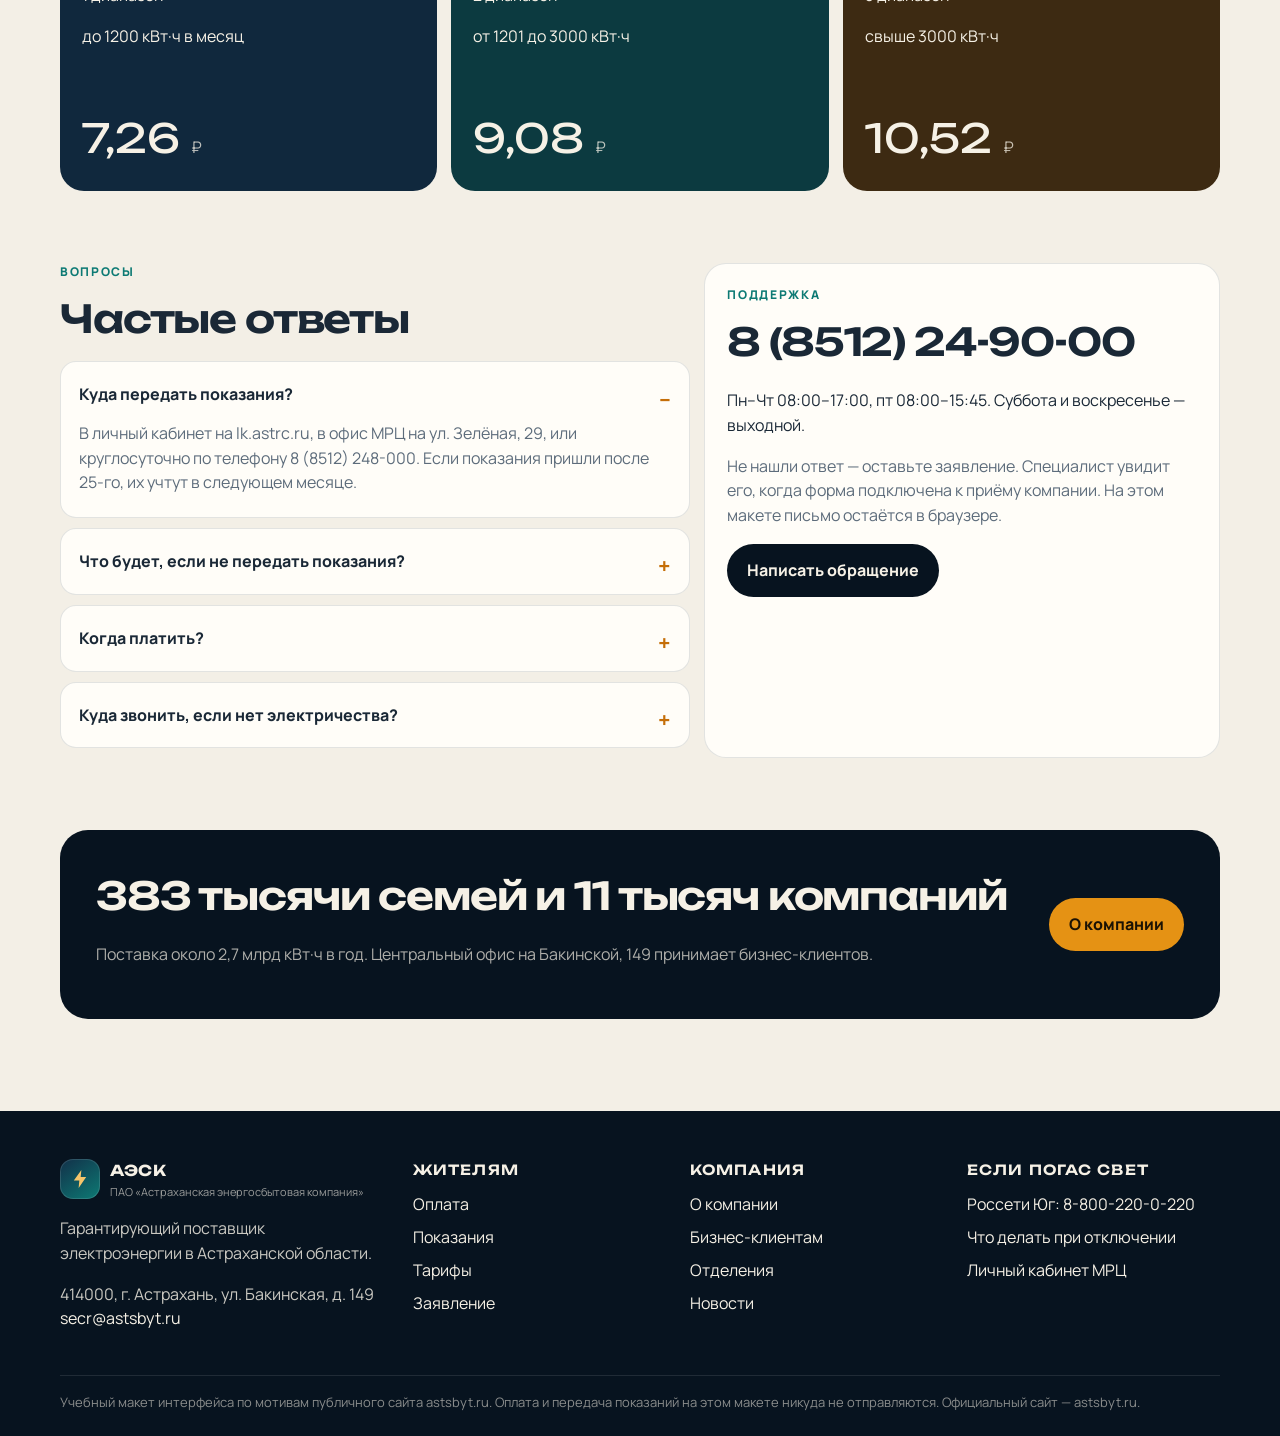
==== commit 1136c5a9: "Revert "Restyle the site in the Astrakhan region brand." This reverts commit aa9f01944d3f3f833836a55" ====
--- a/index.html
+++ b/index.html
@@ -7,7 +7,7 @@
   <meta name="description" content="Оплата электроэнергии, передача показаний и тарифы гарантирующего поставщика Астраханской области.">
   <link rel="preconnect" href="https://fonts.googleapis.com">
   <link rel="preconnect" href="https://fonts.gstatic.com" crossorigin>
-  <link href="https://fonts.googleapis.com/css2?family=Ubuntu:wght@300;400;500;700&display=swap" rel="stylesheet">
+  <link href="https://fonts.googleapis.com/css2?family=Manrope:wght@400;500;600;700;800&family=Unbounded:wght@500;600;700&display=swap" rel="stylesheet">
   <link rel="stylesheet" href="css/style.css">
 </head>
 <body data-page="home">
@@ -43,12 +43,12 @@
 
   <div class="wrap">
     <nav class="actions" aria-label="Быстрые действия">
-      <a class="action" href="payment.html"><svg viewBox="0 0 32 32" fill="none"><rect x="4" y="8" width="24" height="16" rx="3" stroke="#05156c" stroke-width="2"/><path d="M4 13h24" stroke="#009fe3" stroke-width="2"/></svg><strong>Оплатить</strong><em>банки, почта, МФЦ, онлайн</em></a>
-      <a class="action" href="readings.html"><svg viewBox="0 0 32 32" fill="none"><circle cx="16" cy="16" r="10" stroke="#05156c" stroke-width="2"/><path d="M16 10v7l4 3" stroke="#009fe3" stroke-width="2" stroke-linecap="round"/></svg><strong>Показания</strong><em>до 25-го, иначе следующий месяц</em></a>
-      <a class="action" href="apply.html"><svg viewBox="0 0 32 32" fill="none"><path d="M8 6h12l4 4v16H8V6Z" stroke="#05156c" stroke-width="2"/><path d="M12 16h8M12 20h6" stroke="#009fe3" stroke-width="2" stroke-linecap="round"/></svg><strong>Заявление</strong><em>черновик онлайн, без очереди</em></a>
-      <a class="action" href="tariffs.html"><svg viewBox="0 0 32 32" fill="none"><path d="M6 24V14M16 24V8M26 24v-6" stroke="#05156c" stroke-width="2" stroke-linecap="round"/><path d="M6 14l10-6 10 4" stroke="#009fe3" stroke-width="2"/></svg><strong>Тарифы</strong><em>три диапазона с 2025 года</em></a>
-      <a class="action" href="news.html#outage"><svg viewBox="0 0 32 32" fill="none"><path d="M16 5 5 26h22L16 5Z" stroke="#05156c" stroke-width="2"/><path d="M16 13v6" stroke="#009fe3" stroke-width="2" stroke-linecap="round"/></svg><strong>Нет света</strong><em>куда звонить при отключении</em></a>
-      <a class="action" href="offices.html"><svg viewBox="0 0 32 32" fill="none"><path d="M16 28s8-7 8-13a8 8 0 1 0-16 0c0 6 8 13 8 13Z" stroke="#05156c" stroke-width="2"/><circle cx="16" cy="15" r="2.5" fill="#009fe3"/></svg><strong>Отделения</strong><em>13 адресов по области</em></a>
+      <a class="action" href="payment.html"><svg viewBox="0 0 32 32" fill="none"><rect x="4" y="8" width="24" height="16" rx="3" stroke="#0d7a74" stroke-width="2"/><path d="M4 13h24" stroke="#e59214" stroke-width="2"/></svg><strong>Оплатить</strong><em>банки, почта, МФЦ, онлайн</em></a>
+      <a class="action" href="readings.html"><svg viewBox="0 0 32 32" fill="none"><circle cx="16" cy="16" r="10" stroke="#0d7a74" stroke-width="2"/><path d="M16 10v7l4 3" stroke="#e59214" stroke-width="2" stroke-linecap="round"/></svg><strong>Показания</strong><em>до 25-го, иначе следующий месяц</em></a>
+      <a class="action" href="apply.html"><svg viewBox="0 0 32 32" fill="none"><path d="M8 6h12l4 4v16H8V6Z" stroke="#0d7a74" stroke-width="2"/><path d="M12 16h8M12 20h6" stroke="#e59214" stroke-width="2" stroke-linecap="round"/></svg><strong>Заявление</strong><em>черновик онлайн, без очереди</em></a>
+      <a class="action" href="tariffs.html"><svg viewBox="0 0 32 32" fill="none"><path d="M6 24V14M16 24V8M26 24v-6" stroke="#0d7a74" stroke-width="2" stroke-linecap="round"/><path d="M6 14l10-6 10 4" stroke="#e59214" stroke-width="2"/></svg><strong>Тарифы</strong><em>три диапазона с 2025 года</em></a>
+      <a class="action" href="news.html#outage"><svg viewBox="0 0 32 32" fill="none"><path d="M16 5 5 26h22L16 5Z" stroke="#0d7a74" stroke-width="2"/><path d="M16 13v6" stroke="#e59214" stroke-width="2" stroke-linecap="round"/></svg><strong>Нет света</strong><em>куда звонить при отключении</em></a>
+      <a class="action" href="offices.html"><svg viewBox="0 0 32 32" fill="none"><path d="M16 28s8-7 8-13a8 8 0 1 0-16 0c0 6 8 13 8 13Z" stroke="#0d7a74" stroke-width="2"/><circle cx="16" cy="15" r="2.5" fill="#e59214"/></svg><strong>Отделения</strong><em>13 адресов по области</em></a>
     </nav>
   </div>
 
--- a/css/style.css
+++ b/css/style.css
@@ -1,25 +1,22 @@
 :root {
-  --ink: #05156c;
-  --navy: #05156c;
-  --deep: #009fe3;
-  --paper: #f4f7fb;
-  --paper-2: #e3eef8;
-  --card: #ffffff;
-  --amber: #009fe3;
-  --amber-2: #05156c;
-  --teal: #05156c;
-  --teal-2: #3eb5f1;
-  --azure: #009fe3;
-  --azure-2: #3eb5f1;
-  --text: #172043;
-  --muted: #5c6b8a;
-  --line: rgba(5, 21, 108, 0.14);
-  --shadow: 0 16px 40px rgba(5, 21, 108, 0.08);
-  --radius: 6px;
-  --header: 78px;
-  --font: "Ubuntu", "Segoe UI", sans-serif;
-  --display: "Ubuntu", "Segoe UI", sans-serif;
-  --wave: url("data:image/svg+xml,%3Csvg xmlns='http://www.w3.org/2000/svg' width='28' height='12' viewBox='0 0 28 12'%3E%3Cpath d='M0 4c3.5-4 7-4 10.5 0S17.5 8 21 4s7-4 7-4' fill='none' stroke='%233eb5f1' stroke-width='1.6'/%3E%3Cpath d='M0 9c3.5-4 7-4 10.5 0S17.5 13 21 9s7-4 7-4' fill='none' stroke='%23009fe3' stroke-width='1.6'/%3E%3C/svg%3E");
+  --ink: #07131f;
+  --navy: #10283d;
+  --deep: #0c3a40;
+  --paper: #f3efe6;
+  --paper-2: #e7e1d4;
+  --card: #fffdf8;
+  --amber: #e59214;
+  --amber-2: #c56e08;
+  --teal: #0d7a74;
+  --teal-2: #14948c;
+  --text: #1a2836;
+  --muted: #5d6c7b;
+  --line: rgba(16, 40, 61, 0.12);
+  --shadow: 0 18px 50px rgba(7, 19, 31, 0.08);
+  --radius: 22px;
+  --header: 76px;
+  --font: "Manrope", "Segoe UI", sans-serif;
+  --display: "Unbounded", "Manrope", sans-serif;
 }
 
 * { box-sizing: border-box; }
@@ -48,7 +45,7 @@
   height: var(--header);
   display: flex;
   align-items: center;
-  background: rgba(255, 255, 255, 0.94);
+  background: rgba(243, 239, 230, 0.86);
   backdrop-filter: blur(16px);
   border-bottom: 1px solid transparent;
 }
@@ -68,20 +65,20 @@
   flex: 0 0 auto;
 }
 .logo-mark {
-  width: 72px;
-  height: 32px;
+  width: 40px;
+  height: 40px;
+  border-radius: 13px;
+  background: linear-gradient(145deg, #123049, #0d7a74);
   display: grid;
   place-items: center;
-  color: var(--ink);
-}
-.logo-mark svg { width: 72px; height: 32px; }
+  box-shadow: inset 0 0 0 1px rgba(255,255,255,.12);
+}
+.logo-mark svg { width: 22px; height: 22px; }
 .logo strong {
   display: block;
   font-family: var(--display);
-  font-size: 16px;
-  font-weight: 700;
-  letter-spacing: 0.12em;
-  color: var(--ink);
+  font-size: 15px;
+  letter-spacing: 0.04em;
 }
 .logo small {
   display: block;
@@ -102,25 +99,20 @@
   border-radius: 999px;
   color: var(--navy);
 }
-.nav a:hover { color: var(--azure); }
+.nav a:hover { background: rgba(16, 40, 61, 0.06); }
 .nav a[aria-current="page"] {
-  color: var(--ink);
-  border-radius: 0;
-  background: var(--wave) center bottom / 28px 8px no-repeat;
-  padding-bottom: 12px;
+  background: var(--ink);
+  color: #f6f1e6;
 }
 .header-phone {
   text-decoration: none;
-  font-weight: 700;
+  font-weight: 750;
   font-size: 14px;
   white-space: nowrap;
-  padding: 8px 12px;
-  border-radius: 0;
+  padding: 10px 14px;
+  border-radius: 999px;
   background: #fff;
-  color: var(--ink);
-  border: 0;
-  border-right: 2px solid var(--azure);
-  border-bottom: 2px solid var(--azure);
+  border: 1px solid var(--line);
 }
 .menu-btn {
   display: none;
@@ -140,27 +132,21 @@
 
 .hero {
   position: relative;
-  color: #fff;
-  background: #05156c;
+  color: #f6f1e6;
+  background:
+    radial-gradient(800px 420px at 88% 0%, rgba(229, 146, 20, 0.38), transparent 60%),
+    radial-gradient(640px 420px at 0% 100%, rgba(20, 148, 140, 0.38), transparent 58%),
+    linear-gradient(155deg, #07131f 0%, #123049 58%, #0c3a40 100%);
   overflow: hidden;
 }
 .hero::before {
   content: "";
   position: absolute;
-  left: 0;
-  right: 0;
-  top: 0;
-  height: 14px;
-  background: var(--wave) center / 28px 12px repeat-x;
-}
-.hero::after {
-  content: "";
-  position: absolute;
-  left: 0;
-  right: 0;
-  bottom: 0;
-  height: 16px;
-  background: var(--wave) center / 28px 12px repeat-x;
+  inset: 0;
+  background-image: linear-gradient(rgba(255,255,255,.045) 1px, transparent 1px),
+    linear-gradient(90deg, rgba(255,255,255,.045) 1px, transparent 1px);
+  background-size: 48px 48px;
+  mask-image: linear-gradient(180deg, #000 20%, transparent 90%);
 }
 .hero-grid {
   position: relative;
@@ -192,17 +178,16 @@
   letter-spacing: 0.14em;
   text-transform: uppercase;
   font-weight: 750;
-  color: var(--azure-2);
+  color: #f0c27a;
 }
 .eyebrow i {
-  width: 28px;
+  width: 8px;
   height: 8px;
-  border-radius: 0;
-  background: var(--wave) center / 28px 8px no-repeat;
+  border-radius: 50%;
+  background: #3ddebe;
   display: inline-block;
 }
-h1, h2, h3 { font-family: var(--display); font-weight: 700; letter-spacing: -0.02em; color: var(--ink); }
-.hero h1, .hero h2, .hero h3 { color: #fff; }
+h1, h2, h3 { font-family: var(--display); font-weight: 600; letter-spacing: -0.03em; }
 .hero h1 {
   font-size: clamp(34px, 5vw, 64px);
   line-height: 1.05;
@@ -217,29 +202,27 @@
   gap: 8px;
   text-decoration: none;
   border: 0;
-  border-right: 2px solid var(--azure);
-  border-bottom: 2px solid var(--azure);
-  border-radius: 0;
-  padding: 12px 18px;
-  font-weight: 500;
-  background: #fff;
-  color: var(--ink);
+  border-radius: 999px;
+  padding: 14px 20px;
+  font-weight: 750;
+  background: var(--amber);
+  color: #1b1204;
   transition: transform .15s ease, background .15s ease;
 }
-.btn:hover { transform: translate(-1px, -1px); background: #f3fbff; }
+.btn:hover { transform: translateY(-1px); background: #f0a22a; }
 .btn.ghost {
   background: transparent;
-  color: #fff;
-  border-right-color: #fff;
-  border-bottom-color: var(--azure-2);
-}
-.btn.dark { background: var(--ink); color: #fff; }
+  color: #f6f1e6;
+  box-shadow: inset 0 0 0 1px rgba(246, 241, 230, 0.35);
+}
+.btn.dark { background: var(--ink); color: #f6f1e6; }
 .btn.line {
-  background: #fff;
-  color: var(--ink);
+  background: transparent;
+  color: var(--navy);
+  box-shadow: inset 0 0 0 1px var(--line);
 }
 .btn:focus-visible, a:focus-visible, button:focus-visible, input:focus-visible, select:focus-visible, textarea:focus-visible {
-  outline: 3px solid #009fe3;
+  outline: 3px solid #e59214;
   outline-offset: 2px;
 }
 
@@ -263,9 +246,9 @@
   font-weight: 800;
   letter-spacing: .08em;
   text-transform: uppercase;
-  background: rgba(0, 159, 227, .22);
-  color: #d7f3ff;
-  border-radius: 0;
+  background: rgba(61, 222, 190, .16);
+  color: #b8fff2;
+  border-radius: 999px;
   padding: 6px 10px;
 }
 .meter {
@@ -279,7 +262,7 @@
   display: block;
   height: 100%;
   width: 72%;
-  background: linear-gradient(90deg, #3eb5f1, #fff);
+  background: linear-gradient(90deg, #14948c, #e59214);
 }
 .deadline-meta {
   display: grid;
@@ -354,12 +337,11 @@
   font-weight: 800;
   border-radius: 999px;
   padding: 4px 9px;
-  background: #e7f5fd;
-  color: #05156c;
-  border-radius: 0;
-}
-.tag.alert { background: #fde8e4; color: #9a3412; }
-.tag.ok { background: #e5f6fd; color: #036996; }
+  background: #f6e7cc;
+  color: #8a4d05;
+}
+.tag.alert { background: #fde2dc; color: #9a3412; }
+.tag.ok { background: #d9f3ef; color: #0d5c57; }
 .card a.more { color: var(--teal); font-weight: 750; text-decoration: none; }
 
 .ranges { display: grid; grid-template-columns: repeat(3, 1fr); gap: 14px; }
@@ -372,8 +354,8 @@
   display: flex;
   flex-direction: column;
 }
-.range:nth-child(2) { background: #009fe3; }
-.range:nth-child(3) { background: #fff; color: #05156c; box-shadow: inset 0 0 0 2px #05156c; }
+.range:nth-child(2) { background: var(--deep); }
+.range:nth-child(3) { background: #3d2a12; }
 .range .price {
   font-family: var(--display);
   font-size: 40px;
@@ -409,16 +391,7 @@
   gap: 24px;
   align-items: center;
 }
-.band h2 { margin: 0 0 8px; color: #fff; }
-.section h2::after,
-.page-hero h1::after {
-  content: "";
-  display: block;
-  width: 140px;
-  height: 12px;
-  margin-top: 8px;
-  background: var(--wave) left center / 28px 12px repeat-x;
-}
+.band h2 { margin: 0 0 8px; }
 
 .page-hero { padding: 42px 0 10px; }
 .page-hero h1 { font-size: clamp(34px, 4vw, 54px); margin: 8px 0; }
@@ -461,20 +434,18 @@
 textarea { min-height: 120px; resize: vertical; }
 .form-row { display: grid; grid-template-columns: 1fr 1fr; gap: 14px; }
 .note {
-  background: #e7f5fd;
-  border-radius: 0;
-  border-right: 2px solid var(--azure);
-  border-bottom: 2px solid var(--azure);
+  background: #fff6e6;
+  border-radius: 16px;
   padding: 14px 16px;
-  color: #05156c;
+  color: #6b4a16;
   font-size: 14px;
 }
 .success {
   display: none;
-  background: #e7f5fd;
-  border-radius: 0;
+  background: #e7f7f4;
+  border-radius: 16px;
   padding: 16px;
-  color: #05156c;
+  color: #0d5c57;
 }
 .error { color: #9a3412; font-size: 13px; font-weight: 650; }
 
@@ -534,16 +505,8 @@
 .article p { font-size: 17px; }
 
 .site-footer {
-  background: #05156c;
-  color: rgba(255, 255, 255, .86);
-  position: relative;
-}
-.site-footer::before {
-  content: "";
-  display: block;
-  height: 14px;
-  background: var(--wave) center / 28px 12px repeat-x;
-}
+  background: #07131f;
+  color: rgba(246, 241, 230, .82);
   padding: 48px 0 24px;
   margin-top: 20px;
 }
@@ -554,9 +517,7 @@
 }
 .site-footer a { color: #f6f1e6; text-decoration: none; }
 .site-footer .logo small { color: rgba(246, 241, 230, 0.62); }
-.site-footer a:hover { color: #3eb5f1; }
-.site-footer .logo-mark { color: #fff; }
-.site-footer .logo strong { color: #fff; }
+.site-footer a:hover { color: #f0c27a; }
 .site-footer h3 { color: #f6f1e6; font-size: 14px; margin: 0 0 12px; letter-spacing: .08em; text-transform: uppercase; }
 .site-footer ul { list-style: none; margin: 0; padding: 0; display: grid; gap: 8px; }
 .legal {
@@ -595,7 +556,7 @@
     top: var(--header);
     left: 0;
     right: 0;
-    background: #fff;
+    background: #f3efe6;
     padding: 12px 20px 18px;
     border-bottom: 1px solid var(--line);
   }
